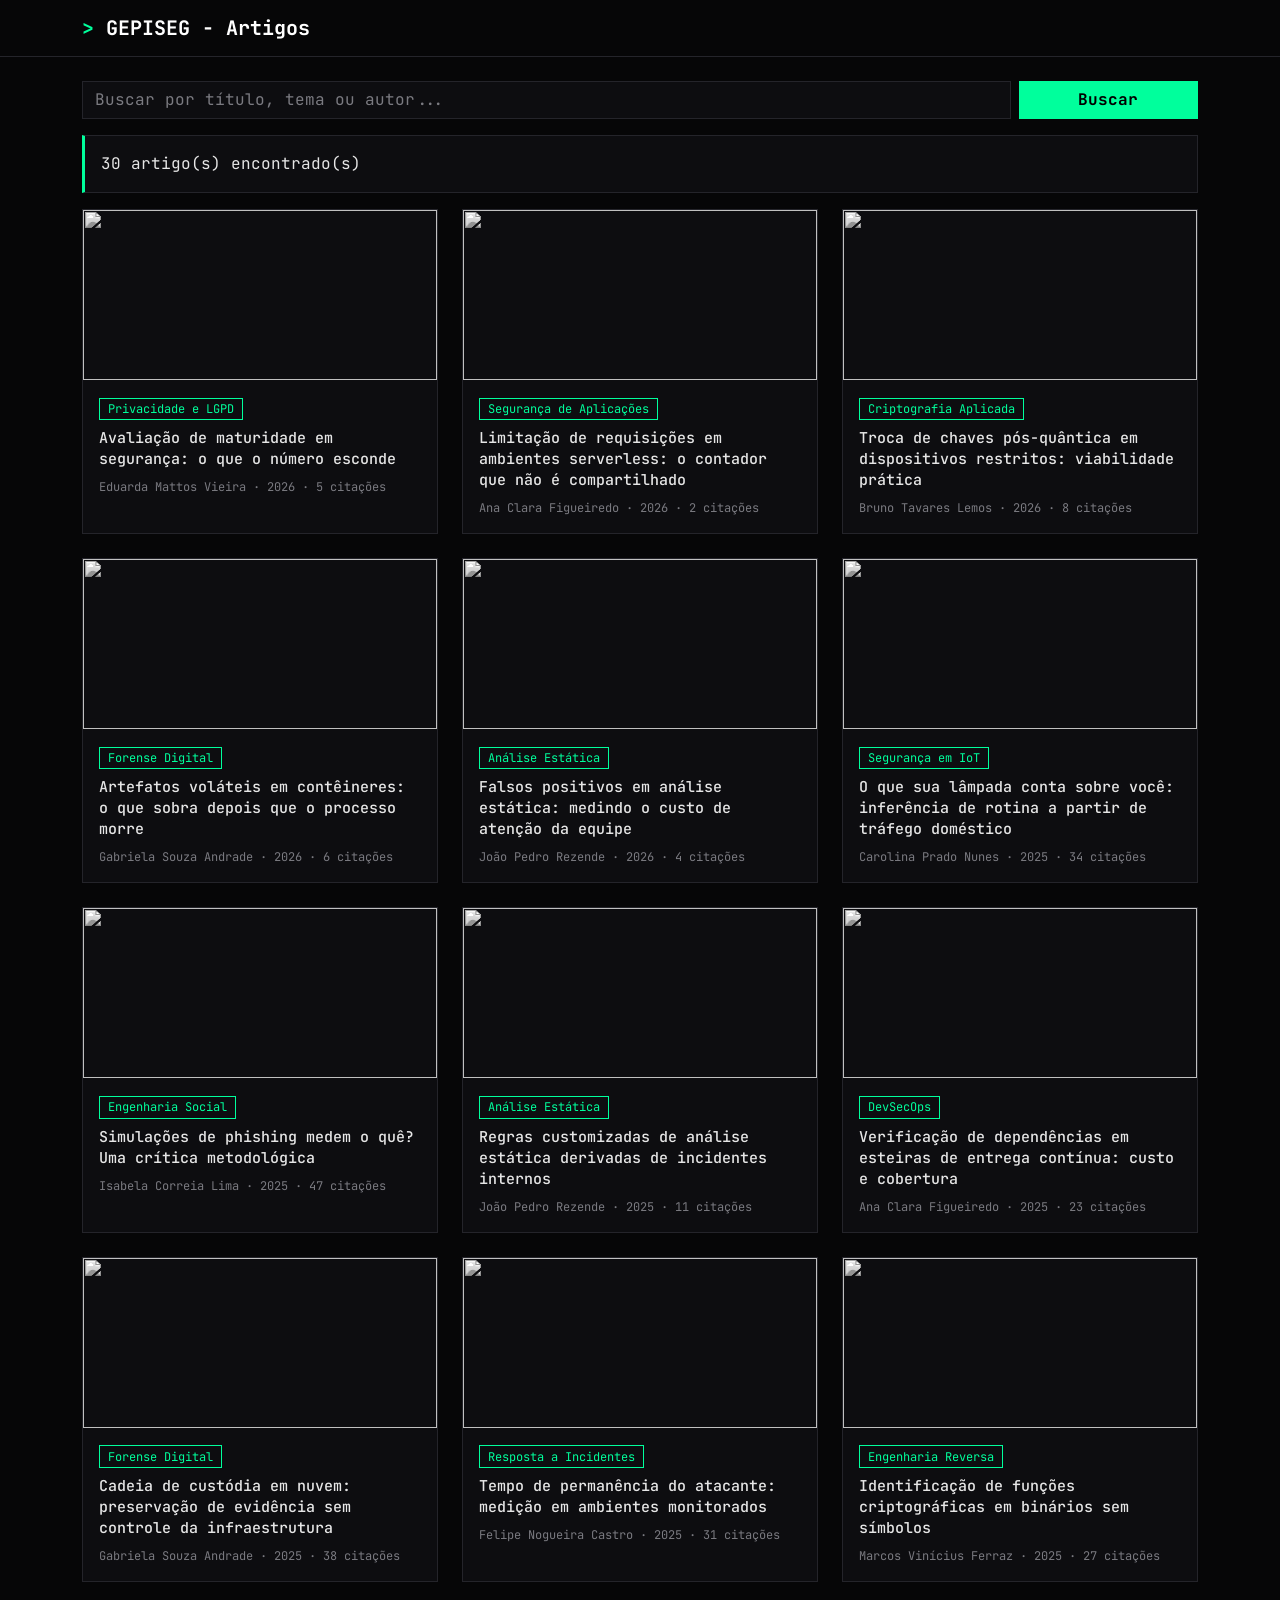
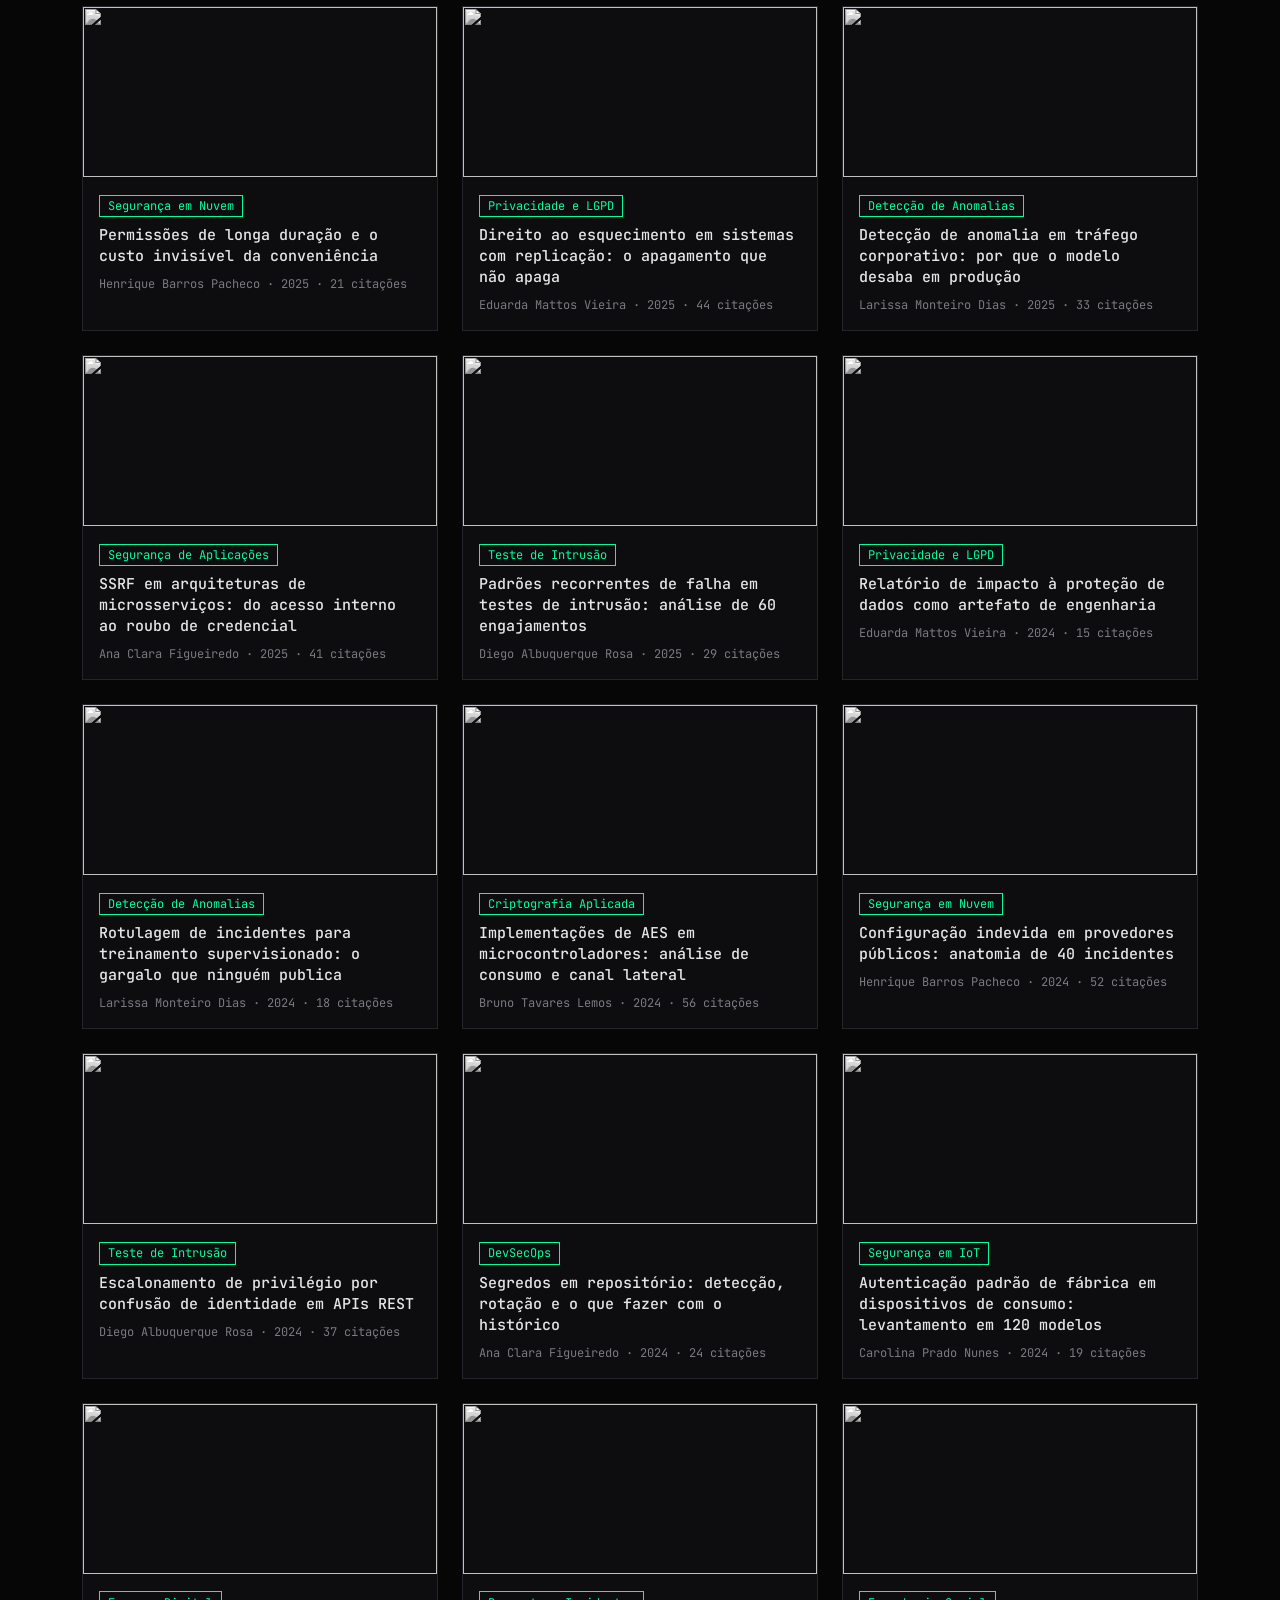
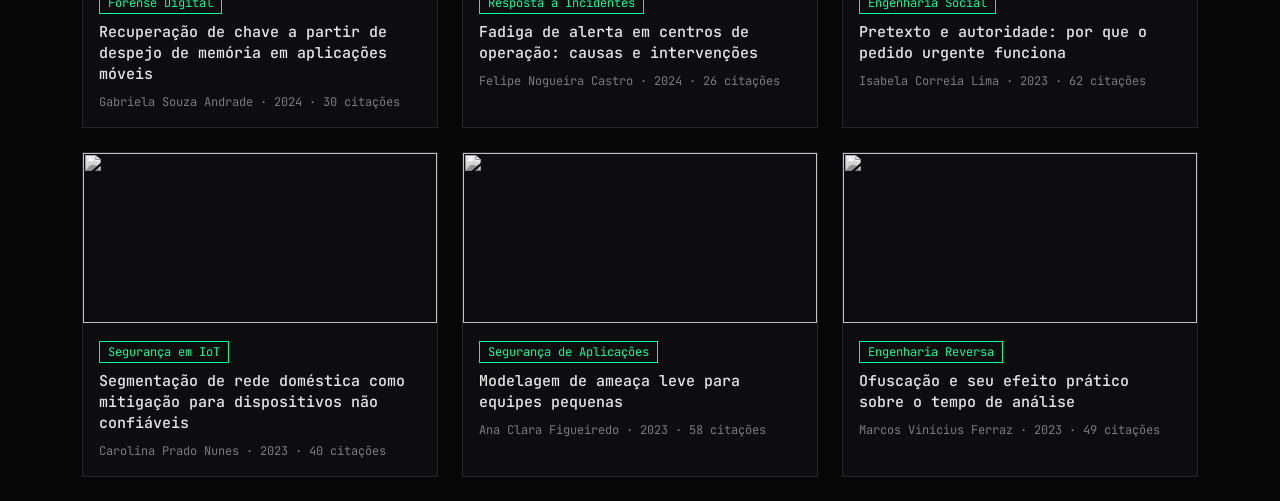
==== entrega/index.html @ 05b8498a "Add files via upload" ====
<!doctype html>
<html lang="pt-BR">
<head>
  <meta charset="utf-8">
  <meta name="viewport" content="width=device-width, initial-scale=1">
  <title>GEPISEG - Artigos</title>
  <link href="https://cdn.jsdelivr.net/npm/bootstrap@5.3.3/dist/css/bootstrap.min.css" rel="stylesheet">
  <link href="css/style.css" rel="stylesheet">
</head>
<body>

  <nav class="navbar navbar-dark">
    <div class="container">
      <span class="navbar-brand">GEPISEG - Artigos</span>
    </div>
  </nav>

  <main class="container py-4">
    <div class="row g-2 mb-3">
      <div class="col-md-10">
        <input id="busca" class="form-control" placeholder="Buscar por título, tema ou autor...">
      </div>
      <div class="col-md-2">
        <button class="btn btn-primary w-100" onclick="mostrarArtigos()">Buscar</button>
      </div>
    </div>

    <div id="aviso"></div>
    <div class="row g-4" id="lista"></div>
  </main>

  <div class="modal fade" id="modal">
    <div class="modal-dialog modal-lg">
      <div class="modal-content">
        <div class="modal-header">
          <h5 class="modal-title" id="modalTitulo"></h5>
          <button class="btn-close btn-close-white" data-bs-dismiss="modal"></button>
        </div>
        <div class="modal-body" id="modalCorpo"></div>
      </div>
    </div>
  </div>

  <script src="https://cdn.jsdelivr.net/npm/bootstrap@5.3.3/dist/js/bootstrap.bundle.min.js"></script>
  <script src="js/dados.js"></script>
  <script src="js/gepiseg-api.js"></script>
  <script src="js/app.js"></script>
</body>
</html>
---- entrega/css/style.css ----
@import url('https://fonts.googleapis.com/css2?family=JetBrains+Mono:wght@400;700&display=swap');

:root {
  --fundo: #060607;
  --caixa: #0d0d10;
  --texto: #e6e6e6;
  --cinza: #7a7a80;
  --borda: #24242a;
  --verde: #00ff9c;
}

body {
  background: var(--fundo);
  color: var(--texto);
  font-family: 'JetBrains Mono', monospace;
}

/* menu */
.navbar {
  background: var(--fundo);
  border-bottom: 1px solid var(--borda);
}

.navbar-brand {
  font-weight: 700;
}

.navbar-brand::before {
  content: "> ";
  color: var(--verde);
}

/* busca */
.form-control {
  background: var(--caixa);
  border: 1px solid var(--borda);
  border-radius: 0;
  color: var(--texto);
  font-family: inherit;
}

.form-control::placeholder {
  color: var(--cinza);
}

.form-control:focus {
  background: var(--caixa);
  color: var(--texto);
  border-color: var(--verde);
  box-shadow: none;
}

.btn-primary {
  background: var(--verde);
  border: 1px solid var(--verde);
  border-radius: 0;
  color: #000;
  font-weight: 700;
}

.btn-primary:hover {
  background: transparent;
  border-color: var(--verde);
  color: var(--verde);
}

.alert {
  background: var(--caixa);
  border: 1px solid var(--borda);
  border-left: 3px solid var(--verde);
  border-radius: 0;
  color: var(--texto);
}

.alert-warning {
  border-left-color: #e6c85c;
  color: #e6c85c;
}

.card {
  background: var(--caixa);
  border: 1px solid var(--borda);
  border-radius: 0;
  color: var(--texto);
  cursor: pointer;
  transition: 0.2s;
}

.card:hover {
  border-color: var(--verde);
  transform: translateY(-4px);
}

.card-img-top {
  height: 170px;
  object-fit: cover;
  border-radius: 0;
  filter: grayscale(100%);
  transition: 0.3s;
}

.card:hover .card-img-top {
  filter: grayscale(0%);
}

.card-title {
  font-size: 15px;
  line-height: 1.4;
}

.card:hover .card-title {
  color: var(--verde);
}

.card .text-muted {
  color: var(--cinza) !important;
  font-size: 12px !important;
}

.badge {
  border-radius: 0;
  font-weight: 400;
}

.badge.bg-primary {
  background: transparent !important;
  border: 1px solid var(--verde);
  color: var(--verde);
}

.badge.bg-secondary {
  background: var(--borda) !important;
  color: var(--texto);
}

.modal-content {
  background: var(--caixa);
  border: 1px solid var(--verde);
  border-radius: 0;
  color: var(--texto);
}

.modal-header {
  border-bottom: 1px solid var(--borda);
}

.modal-title {
  color: var(--verde);
  font-size: 17px;
}

.modal-body {
  font-size: 14px;
  line-height: 1.7;
}

@media (max-width: 576px) {
  .card-img-top {
    height: 140px;
  }
}
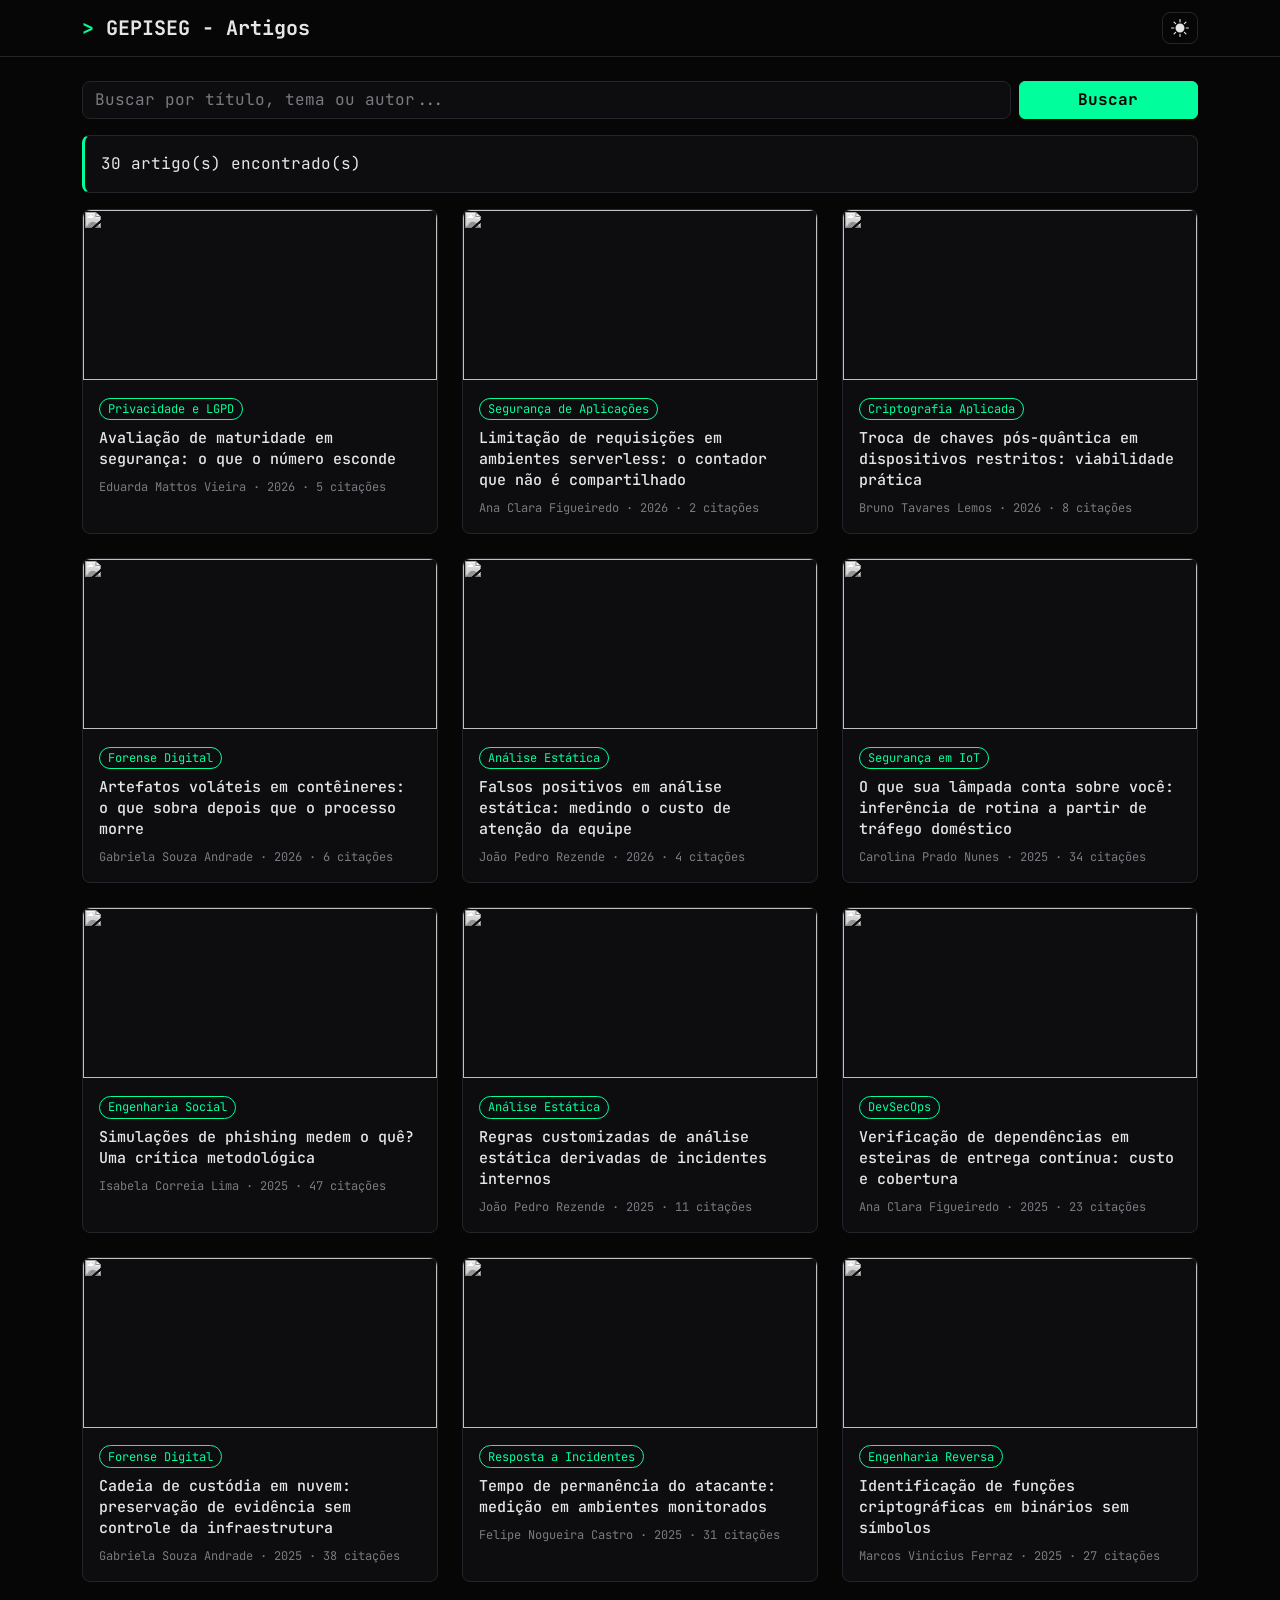
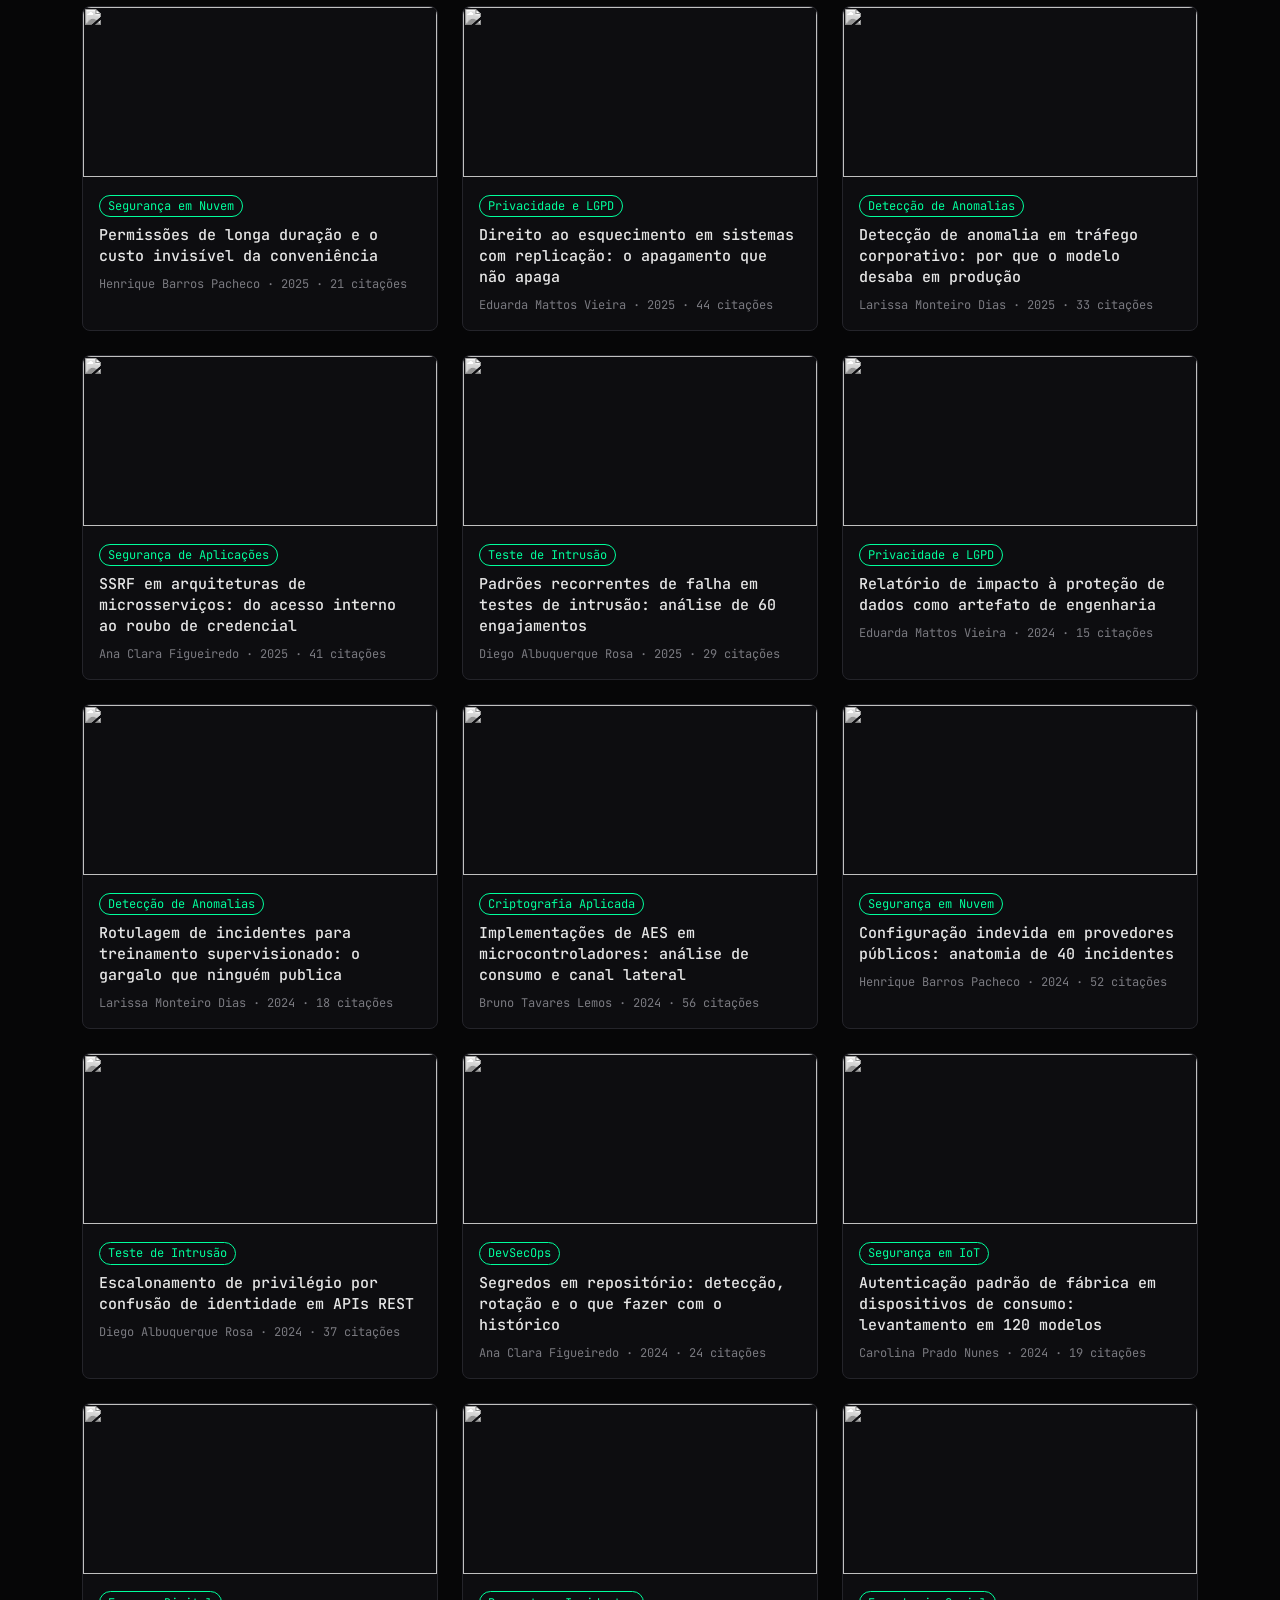
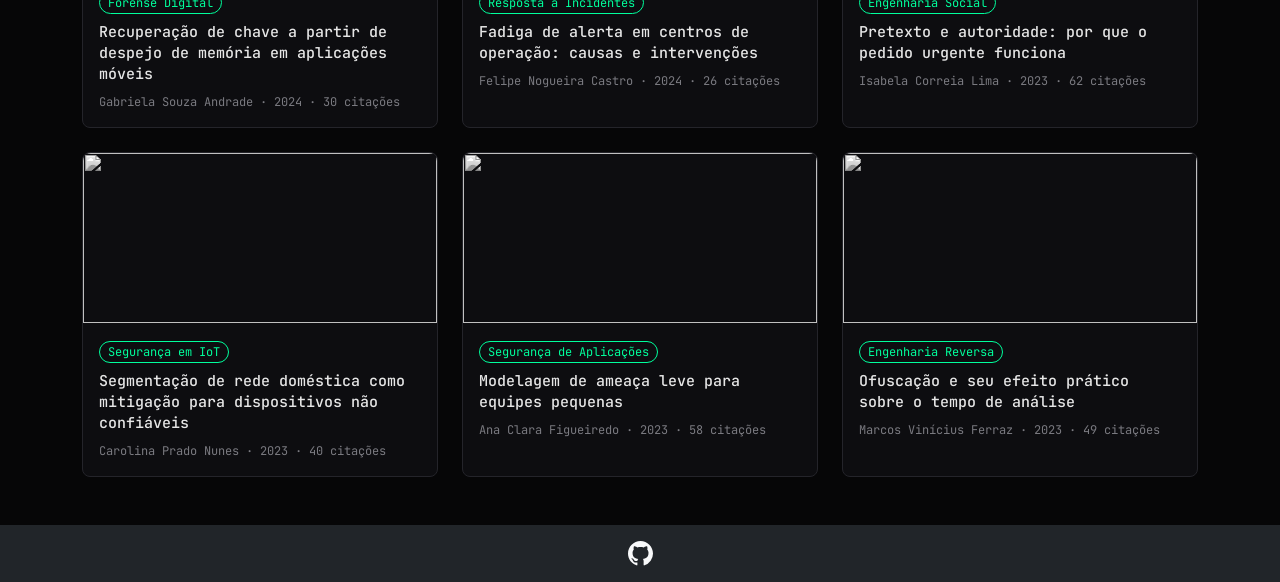
==== commit aac1adf4: "fix/feat" ====
--- a/entrega/index.html
+++ b/entrega/index.html
@@ -12,6 +12,14 @@
   <nav class="navbar navbar-dark">
     <div class="container">
       <span class="navbar-brand">GEPISEG - Artigos</span>
+      <button id="botaoTema" class="btn btn-tema" onclick="trocarTema()" title="Trocar tema" aria-label="Trocar tema">
+        <svg class="icone-sol" xmlns="http://www.w3.org/2000/svg" width="18" height="18" fill="currentColor" viewBox="0 0 16 16">
+          <path d="M8 12a4 4 0 1 0 0-8 4 4 0 0 0 0 8M8 0a.5.5 0 0 1 .5.5v2a.5.5 0 0 1-1 0v-2A.5.5 0 0 1 8 0m0 13a.5.5 0 0 1 .5.5v2a.5.5 0 0 1-1 0v-2A.5.5 0 0 1 8 13m8-5a.5.5 0 0 1-.5.5h-2a.5.5 0 0 1 0-1h2a.5.5 0 0 1 .5.5M3 8a.5.5 0 0 1-.5.5h-2a.5.5 0 0 1 0-1h2A.5.5 0 0 1 3 8m10.657-5.657a.5.5 0 0 1 0 .707l-1.414 1.415a.5.5 0 1 1-.707-.708l1.414-1.414a.5.5 0 0 1 .707 0m-9.193 9.193a.5.5 0 0 1 0 .707L3.05 13.657a.5.5 0 0 1-.707-.707l1.414-1.414a.5.5 0 0 1 .707 0m9.193 2.121a.5.5 0 0 1-.707 0l-1.414-1.414a.5.5 0 0 1 .707-.707l1.414 1.414a.5.5 0 0 1 0 .707M4.464 4.465a.5.5 0 0 1-.707 0L2.343 3.05a.5.5 0 1 1 .707-.707l1.414 1.414a.5.5 0 0 1 0 .708"/>
+        </svg>
+        <svg class="icone-lua" xmlns="http://www.w3.org/2000/svg" width="18" height="18" fill="currentColor" viewBox="0 0 16 16">
+          <path d="M6 .278a.77.77 0 0 1 .08.858 7.2 7.2 0 0 0-.878 3.46c0 4.021 3.278 7.277 7.318 7.277q.792-.001 1.533-.16a.79.79 0 0 1 .81.316.73.73 0 0 1-.031.893A8.35 8.35 0 0 1 8.344 16C3.734 16 0 12.286 0 7.71 0 4.266 2.114 1.312 5.124.06A.75.75 0 0 1 6 .278"/>
+        </svg>
+      </button>
     </div>
   </nav>
 
@@ -21,7 +29,7 @@
         <input id="busca" class="form-control" placeholder="Buscar por título, tema ou autor...">
       </div>
       <div class="col-md-2">
-        <button class="btn btn-primary w-100" onclick="mostrarArtigos()">Buscar</button>
+        <button class="btn btn-primary w-100 rounded" onclick="mostrarArtigos()">Buscar</button>
       </div>
     </div>
 
@@ -41,6 +49,17 @@
     </div>
   </div>
 
+  <footer class="bg-dark text-light py-3 mt-4">
+    <div class="container text-center">
+      <a href="https://github.com/LuanHenriqueGarcia/trabalho-Bootstrap" target="_blank" class="text-light text-decoration-none">
+        <svg xmlns="http://www.w3.org/2000/svg" width="25" height="25" fill="currentColor" class="bi bi-github" viewBox="0 0 16 16">
+        <path d="M8 0C3.58 0 0 3.58 0 8c0 3.54 2.29 6.53 5.47 7.59.4.07.55-.17.55-.38 0-.19-.01-.82-.01-1.49-2.01.37-2.53-.49-2.69-.94-.09-.23-.48-.94-.82-1.13-.28-.15-.68-.52-.01-.53.63-.01 1.08.58 1.23.82.72 1.21 1.87.87 2.33.66.07-.52.28-.87.51-1.07-1.78-.2-3.64-.89-3.64-3.95 0-.87.31-1.59.82-2.15-.08-.2-.36-1.02.08-2.12 0 0 .67-.21 2.2.82.64-.18 1.32-.27 2-.27s1.36.09 2 .27c1.53-1.04 2.2-.82 2.2-.82.44 1.1.16 1.92.08 2.12.51.56.82 1.27.82 2.15 0 3.07-1.87 3.75-3.65 3.95.29.25.54.73.54 1.48 0 1.07-.01 1.93-.01 2.2 0 .21.15.46.55.38A8.01 8.01 0 0 0 16 8c0-4.42-3.58-8-8-8"/>
+      </svg>
+    </a>
+      
+    </div>
+  </footer>
+
   <script src="https://cdn.jsdelivr.net/npm/bootstrap@5.3.3/dist/js/bootstrap.bundle.min.js"></script>
   <script src="js/dados.js"></script>
   <script src="js/gepiseg-api.js"></script>
--- a/entrega/css/style.css
+++ b/entrega/css/style.css
@@ -7,6 +7,21 @@
   --cinza: #7a7a80;
   --borda: #24242a;
   --verde: #00ff9c;
+  --sobre-verde: #000;
+  --amarelo: #e6c85c;
+  --raio: 8px;
+}
+
+/* tema claro */
+[data-theme="light"] {
+  --fundo: #f4f4f6;
+  --caixa: #ffffff;
+  --texto: #1a1a1f;
+  --cinza: #5c5c66;
+  --borda: #d4d4da;
+  --verde: #00875a;
+  --sobre-verde: #fff;
+  --amarelo: #8a6d00;
 }
 
 body {
@@ -22,7 +37,34 @@
 }
 
 .navbar-brand {
+  color: var(--texto) !important;
   font-weight: 700;
+}
+
+.btn-tema {
+  background: transparent;
+  border: 1px solid var(--borda);
+  border-radius: var(--raio);
+  color: var(--texto);
+  font-family: inherit;
+  display: flex;
+  align-items: center;
+  padding: 6px 8px;
+}
+
+.btn-tema:hover {
+  border-color: var(--verde);
+  color: var(--verde);
+}
+
+/* no escuro mostra o sol (ir pro claro), no claro mostra a lua */
+.icone-lua,
+[data-theme="light"] .icone-sol {
+  display: none;
+}
+
+[data-theme="light"] .icone-lua {
+  display: block;
 }
 
 .navbar-brand::before {
@@ -34,7 +76,7 @@
 .form-control {
   background: var(--caixa);
   border: 1px solid var(--borda);
-  border-radius: 0;
+  border-radius: var(--raio);
   color: var(--texto);
   font-family: inherit;
 }
@@ -53,8 +95,8 @@
 .btn-primary {
   background: var(--verde);
   border: 1px solid var(--verde);
-  border-radius: 0;
-  color: #000;
+  border-radius: var(--raio);
+  color: var(--sobre-verde);
   font-weight: 700;
 }
 
@@ -68,19 +110,19 @@
   background: var(--caixa);
   border: 1px solid var(--borda);
   border-left: 3px solid var(--verde);
-  border-radius: 0;
+  border-radius: var(--raio);
   color: var(--texto);
 }
 
 .alert-warning {
-  border-left-color: #e6c85c;
-  color: #e6c85c;
+  border-left-color: var(--amarelo);
+  color: var(--amarelo);
 }
 
 .card {
   background: var(--caixa);
   border: 1px solid var(--borda);
-  border-radius: 0;
+  border-radius: var(--raio);
   color: var(--texto);
   cursor: pointer;
   transition: 0.2s;
@@ -94,7 +136,7 @@
 .card-img-top {
   height: 170px;
   object-fit: cover;
-  border-radius: 0;
+  border-radius: var(--raio) var(--raio) 0 0;
   filter: grayscale(100%);
   transition: 0.3s;
 }
@@ -118,7 +160,7 @@
 }
 
 .badge {
-  border-radius: 0;
+  border-radius: 50px;
   font-weight: 400;
 }
 
@@ -136,8 +178,12 @@
 .modal-content {
   background: var(--caixa);
   border: 1px solid var(--verde);
-  border-radius: 0;
-  color: var(--texto);
+  border-radius: var(--raio);
+  color: var(--texto);
+}
+
+[data-theme="light"] .btn-close-white {
+  filter: none;
 }
 
 .modal-header {
